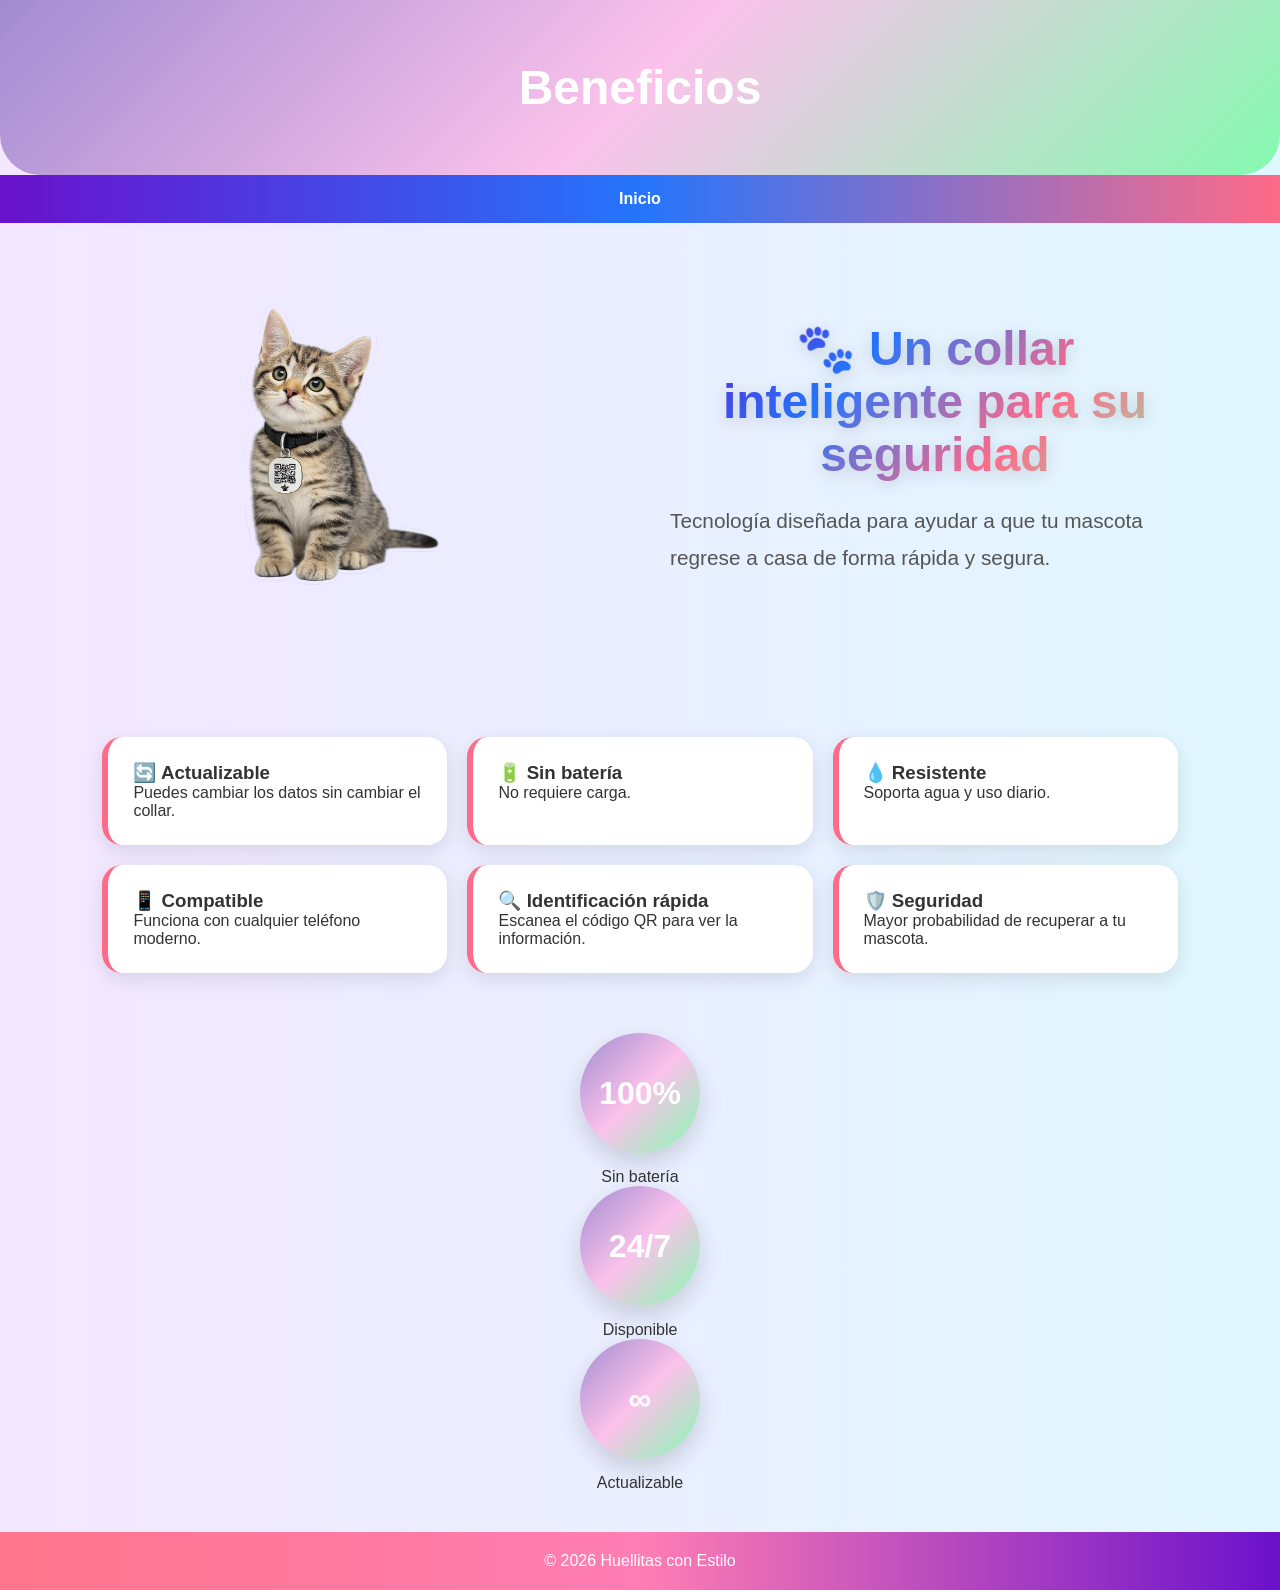
==== beneficios.html @ dd26094f "los mejores collares" ====
<!DOCTYPE html>
<html lang="es">
<head>
<meta charset="UTF-8">
<title>Beneficios</title>

<link rel="stylesheet" href="estilos.css">

</head>

<body>

<header>
<h1>Beneficios</h1>
</header>

<nav>
<a href="index.html">Inicio</a>
</nav>
<div class="hero-beneficios">

    <div class="imagen-collar">
        <img src="imagenes/gato-collar.png" alt="Gato con collar">
    </div>

    <div class="texto-collar">

        <h2>🐾 Un collar inteligente para su seguridad</h2>

        <p>
        Tecnología diseñada para ayudar a que tu mascota
        regrese a casa de forma rápida y segura.
        </p>

    </div>

</div>
<section>
    <div class="grid">

<div class="card">
<h3>🔄 Actualizable</h3>
<p>Puedes cambiar los datos sin cambiar el collar.</p>
</div>

<div class="card">
<h3>🔋 Sin batería</h3>
<p>No requiere carga.</p>
</div>

<div class="card">
<h3>💧 Resistente</h3>
<p>Soporta agua y uso diario.</p>
</div>
<div class="card">
<h3>📱 Compatible</h3>
<p>Funciona con cualquier teléfono moderno.</p>
</div>

<div class="card">
<h3>🔍 Identificación rápida</h3>
<p>Escanea el código QR para ver la información.</p>
</div>

<div class="card">
<h3>🛡️ Seguridad</h3>
<p>Mayor probabilidad de recuperar a tu mascota.</p>
</div>

</div>

</section>
<div class="stats">

    <div class="stat-box">
        <div class="circulo">100%</div>
        <p>Sin batería</p>
    </div>

    <div class="stat-box">
        <div class="circulo">24/7</div>
        <p>Disponible</p>
    </div>

    <div class="stat-box">
        <div class="circulo">∞</div>
        <p>Actualizable</p>
    </div>

</div>
<footer>
<p>© 2026 Huellitas con Estilo</p>
</footer>
    
</body>
</html>
---- estilos.css ----
*{
    margin:0;
    padding:0;
    box-sizing:border-box;
    font-family:'Segoe UI',sans-serif;
}

body{
    background:linear-gradient(to right,#f3e7ff,#e0f7ff);
    color:#333;
}

header{
    background:linear-gradient(135deg,#a18cd1,#fbc2eb,#84fab0);
    color:white;
    text-align:center;
    padding:60px 20px;
    border-bottom-left-radius:40px;
    border-bottom-right-radius:40px;
}

header h1{
    font-size:3rem;
}

header p{
    margin-top:10px;
    font-size:1.2rem;
}

nav{
    background:linear-gradient(90deg,#6a11cb,#2575fc,#ff6a88);
    padding:15px;
    text-align:center;
}

nav a{
    color:white;
    text-decoration:none;
    margin:0 15px;
    font-weight:bold;
    transition:0.3s;
}

nav a:hover{
    color:#ffeaa7;
    transform:scale(1.1);
}

section{
    padding:60px 8%;
}


h2{
    text-align:center;
    color:#6a11cb;
    margin-bottom:30px;
}

.grid{
    display:grid;
    grid-template-columns:repeat(auto-fit,minmax(280px,1fr));
    gap:20px;
}

.card{
    background:white;
    padding:25px;
    border-radius:20px;
    box-shadow:0 6px 20px rgba(0,0,0,0.1);
    transition:0.3s;
    border-left:6px solid #ff6a88;
}

.card:hover{
    transform:translateY(-10px);
    box-shadow:0 10px 30px rgba(0,0,0,.2);
}


input{
    width:100%;
    padding:10px;
    margin-top:8px;
    border:1px solid #ccc;
    border-radius:8px;
}

img{
    width:100%;
    border-radius:15px;
    margin-bottom:10px;
}


footer{
    background:linear-gradient(90deg,#ff758c,#ff7eb3,#6a11cb);
    color:white;
    text-align:center;
    padding:20px;
    margin-top:40px;
}
.hero{
    background-image:url("banner.jpg");
    background-size:contain;
    background-position:center;
    background-repeat:no-repeat;

    width:100%;
    height:400px;

    margin:20px auto;
}
.hero-beneficios{
    display:flex;
    align-items:center;
    justify-content:space-between;

    max-width:1200px;
    margin:50px auto;

    padding:20px 40px;
    gap:60px;
}

.imagen-collar{
    flex:1;
}

.imagen-collar img{
    width:450px;
    max-width:100%;
    border-radius:25px;
}

.texto-collar{
    flex:1;
    text-align:left;

    display:flex;
    flex-direction:column;
    justify-content:center;
}
.texto-collar h2{
    font-size:3rem;
    font-weight:900;
    line-height:1.1;
    margin-bottom:20px;

    background:linear-gradient(
        135deg,
        #6a11cb,
        #2575fc,
        #ff6a88,
        #84fab0
    );

    -webkit-background-clip:text;
    -webkit-text-fill-color:transparent;

    filter:drop-shadow(0 4px 8px rgba(0,0,0,.15));
}
.texto-collar p{
    font-size:1.3rem;
    color:#555;
    line-height:1.8;
}

.como-funciona{
    text-align:center;
}

.pasos{
    display:flex;
    justify-content:center;
    gap:25px;
    flex-wrap:wrap;
    margin-top:30px;
}

.paso{
    background:white;
    padding:25px;
    width:260px;
    border-radius:20px;
    box-shadow:0 6px 20px rgba(0,0,0,.1);
}

.stat-box{
    text-align:center;
}

.circulo{
    width:120px;
    height:120px;

    display:flex;
    align-items:center;
    justify-content:center;

    margin:auto auto 15px auto;

    border-radius:50%;

    background:linear-gradient(
        135deg,
        #a18cd1,
        #fbc2eb,
        #84fab0
    );

    color:white;
    font-size:2rem;
    font-weight:bold;

    box-shadow:0 10px 25px rgba(0,0,0,.15);

    transition:0.3s;
}

.circulo:hover{
    transform:scale(1.08);
}
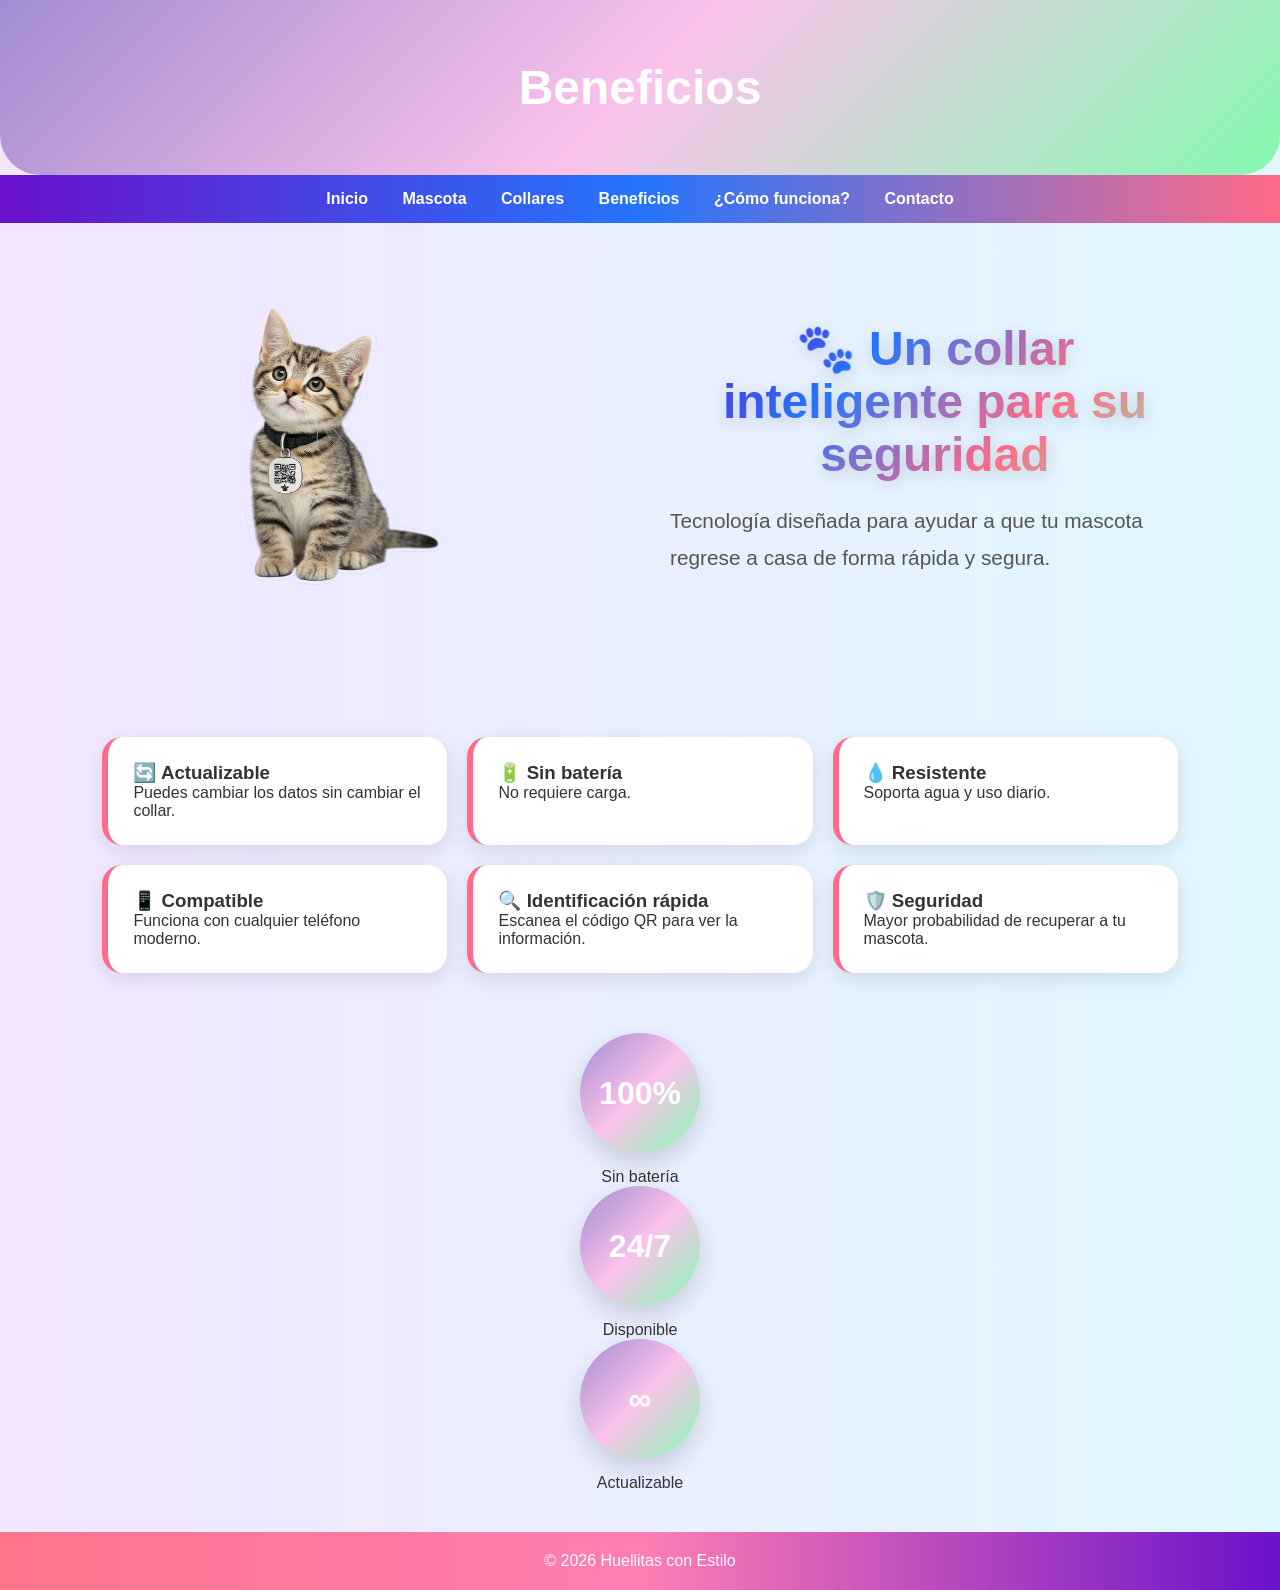
==== commit 00af7606: "Update beneficios.html" ====
--- a/beneficios.html
+++ b/beneficios.html
@@ -14,9 +14,14 @@
 <h1>Beneficios</h1>
 </header>
 
-<nav>
-<a href="index.html">Inicio</a>
-</nav>
+ <nav>  
+<a href="index.html">Inicio</a>  
+<a href="mascota.html">Mascota</a>  
+<a href="collares.html">Collares</a>  
+<a href="beneficios.html">Beneficios</a>  
+<a href="funciona.html">¿Cómo funciona?</a>  
+<a href="Contacto.html">Contacto</a>  
+</nav> 
 <div class="hero-beneficios">
 
     <div class="imagen-collar">
@@ -93,4 +98,4 @@
 </footer>
     
 </body>
-</html>+</html>
--- a/estilos.css
+++ b/estilos.css
@@ -102,15 +102,14 @@
     margin-top:40px;
 }
 .hero{
-    background-image:url("banner.jpg");
-    background-size:contain;
-    background-position:center;
-    background-repeat:no-repeat;
-
-    width:100%;
-    height:400px;
-
+    width:100%;
     margin:20px auto;
+}
+
+.hero img{
+    width:100%;
+    height:auto;
+    display:block;
 }
 .hero-beneficios{
     display:flex;
@@ -180,13 +179,19 @@
 }
 
 .paso{
-    background:white;
+    background:linear-gradient(135deg,#fff6f9,#f0f9ff,#f6fff0);
     padding:25px;
     width:260px;
     border-radius:20px;
     box-shadow:0 6px 20px rgba(0,0,0,.1);
-}
-
+    border-left:6px solid #ff6b6b;
+    transition:0.3s;
+}
+
+.paso:hover{
+    transform:translateY(-8px) scale(1.03);
+    box-shadow:0 10px 30px rgba(0,0,0,.2);
+}
 .stat-box{
     text-align:center;
 }
@@ -221,4 +226,66 @@
 
 .circulo:hover{
     transform:scale(1.08);
-}+}
+.btn-registrar{
+background:#ff6b6b;
+color:white;
+border:none;
+padding:15px 30px;
+font-size:18px;
+font-weight:bold;
+border-radius:30px;
+cursor:pointer;
+transition:all .3s ease;
+box-shadow:0 4px 10px rgba(0,0,0,.2);
+}
+
+.btn-registrar:hover{
+transform:translateY(-3px) scale(1.05);
+box-shadow:0 8px 18px rgba(0,0,0,.3);
+}
+
+.btn-registrar:active{
+transform:scale(.95);
+}
+
+.contenedor-boton{
+text-align:center;
+margin-top:25px;
+}
+
+.aviso-privacidad{
+margin-top:20px;
+padding:15px;
+background:#f8f8f8;
+border-left:5px solid #ff6b6b;
+border-radius:10px;
+font-size:14px;
+}
+.tabla-precios{
+    width:100%;
+    margin-top:40px;
+    border-collapse:collapse;
+    background:white;
+    border-radius:15px;
+    overflow:hidden;
+    box-shadow:0 6px 20px rgba(0,0,0,0.1);
+}
+
+.tabla-precios th{
+    background:linear-gradient(90deg,#ff9a9e,#fad0c4,#fbc2eb);
+    color:#333;
+    padding:15px;
+    font-size:18px;
+}
+
+.tabla-precios td{
+    padding:12px;
+    text-align:center;
+    border-bottom:1px solid #eee;
+}
+
+.tabla-precios tr:hover{
+    background:#fff5f7;
+    transition:0.3s;
+}
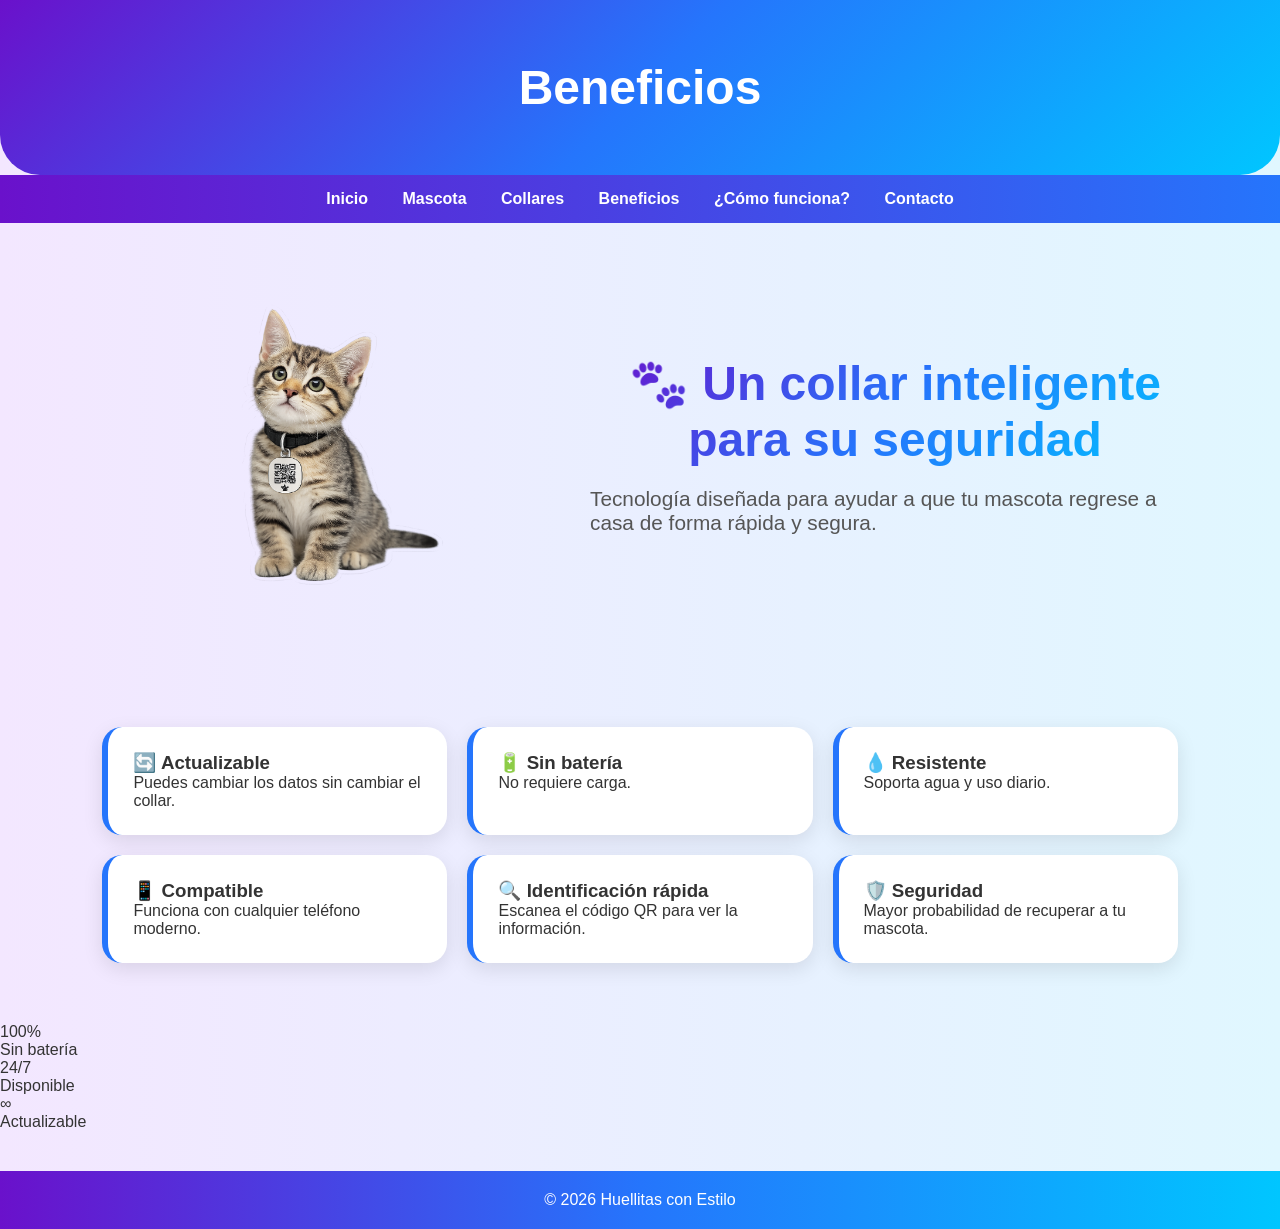
==== commit ec51fbc2: "Update beneficios.html" ====
--- a/beneficios.html
+++ b/beneficios.html
@@ -76,21 +76,21 @@
 
 </section>
 <div class="stats">
+  <div class="stat-box">
+      <div class="circulo">100%</div>
+      <p>Sin batería</p>
+  </div>
 
-    <div class="stat-box">
-        <div class="circulo">100%</div>
-        <p>Sin batería</p>
-    </div>
+  <div class="stat-box">
+      <div class="circulo">24/7</div>
+      <p>Disponible</p>
+  </div>
 
-    <div class="stat-box">
-        <div class="circulo">24/7</div>
-        <p>Disponible</p>
-    </div>
-
-    <div class="stat-box">
-        <div class="circulo">∞</div>
-        <p>Actualizable</p>
-    </div>
+  <div class="stat-box">
+      <div class="circulo">∞</div>
+      <p>Actualizable</p>
+  </div>
+</div>
 
 </div>
 <footer>
--- a/estilos.css
+++ b/estilos.css
@@ -11,12 +11,13 @@
 }
 
 header{
-    background:linear-gradient(135deg,#a18cd1,#fbc2eb,#84fab0);
+    background:linear-gradient(135deg,#6a11cb,#2575fc,#00c6ff);
     color:white;
     text-align:center;
     padding:60px 20px;
     border-bottom-left-radius:40px;
     border-bottom-right-radius:40px;
+    animation: fadeDown 1s ease;
 }
 
 header h1{
@@ -29,7 +30,7 @@
 }
 
 nav{
-    background:linear-gradient(90deg,#6a11cb,#2575fc,#ff6a88);
+    background:linear-gradient(90deg,#6a11cb,#2575fc);
     padding:15px;
     text-align:center;
 }
@@ -51,11 +52,11 @@
     padding:60px 8%;
 }
 
-
 h2{
     text-align:center;
-    color:#6a11cb;
+    color:#2575fc;
     margin-bottom:30px;
+    animation: fadeUp 1s ease;
 }
 
 .grid{
@@ -70,7 +71,8 @@
     border-radius:20px;
     box-shadow:0 6px 20px rgba(0,0,0,0.1);
     transition:0.3s;
-    border-left:6px solid #ff6a88;
+    border-left:6px solid #2575fc;
+    animation: fadeUp 0.8s ease both;
 }
 
 .card:hover{
@@ -78,6 +80,16 @@
     box-shadow:0 10px 30px rgba(0,0,0,.2);
 }
 
+.card img{
+    width:100%;
+    border-radius:15px;
+    margin-bottom:10px;
+    transition:0.3s;
+}
+
+.card img:hover{
+    transform:scale(1.05);
+}
 
 input{
     width:100%;
@@ -87,44 +99,19 @@
     border-radius:8px;
 }
 
-img{
-    width:100%;
-    border-radius:15px;
-    margin-bottom:10px;
-}
-
-
-footer{
-    background:linear-gradient(90deg,#ff758c,#ff7eb3,#6a11cb);
-    color:white;
-    text-align:center;
-    padding:20px;
-    margin-top:40px;
-}
-.hero{
-    width:100%;
-    margin:20px auto;
-}
-
 .hero img{
     width:100%;
-    height:auto;
     display:block;
 }
+
 .hero-beneficios{
     display:flex;
     align-items:center;
     justify-content:space-between;
-
     max-width:1200px;
     margin:50px auto;
-
     padding:20px 40px;
     gap:60px;
-}
-
-.imagen-collar{
-    flex:1;
 }
 
 .imagen-collar img{
@@ -135,39 +122,21 @@
 
 .texto-collar{
     flex:1;
-    text-align:left;
-
-    display:flex;
-    flex-direction:column;
-    justify-content:center;
-}
+}
+
 .texto-collar h2{
     font-size:3rem;
     font-weight:900;
-    line-height:1.1;
     margin-bottom:20px;
 
-    background:linear-gradient(
-        135deg,
-        #6a11cb,
-        #2575fc,
-        #ff6a88,
-        #84fab0
-    );
-
+    background:linear-gradient(135deg,#6a11cb,#2575fc,#00c6ff);
     -webkit-background-clip:text;
     -webkit-text-fill-color:transparent;
-
-    filter:drop-shadow(0 4px 8px rgba(0,0,0,.15));
-}
+}
+
 .texto-collar p{
     font-size:1.3rem;
     color:#555;
-    line-height:1.8;
-}
-
-.como-funciona{
-    text-align:center;
 }
 
 .pasos{
@@ -179,89 +148,43 @@
 }
 
 .paso{
-    background:linear-gradient(135deg,#fff6f9,#f0f9ff,#f6fff0);
+    background:linear-gradient(135deg,#f0f6ff,#e0f0ff);
     padding:25px;
     width:260px;
     border-radius:20px;
     box-shadow:0 6px 20px rgba(0,0,0,.1);
-    border-left:6px solid #ff6b6b;
-    transition:0.3s;
+    border-left:6px solid #2575fc;
+    transition:0.3s;
+    animation: fadeUp 1s ease;
 }
 
 .paso:hover{
     transform:translateY(-8px) scale(1.03);
-    box-shadow:0 10px 30px rgba(0,0,0,.2);
-}
-.stat-box{
-    text-align:center;
-}
-
-.circulo{
-    width:120px;
-    height:120px;
-
-    display:flex;
-    align-items:center;
-    justify-content:center;
-
-    margin:auto auto 15px auto;
-
-    border-radius:50%;
-
-    background:linear-gradient(
-        135deg,
-        #a18cd1,
-        #fbc2eb,
-        #84fab0
-    );
-
-    color:white;
-    font-size:2rem;
+}
+
+.btn-registrar{
+    background:#2575fc;
+    color:white;
+    border:none;
+    padding:15px 30px;
+    font-size:18px;
     font-weight:bold;
-
-    box-shadow:0 10px 25px rgba(0,0,0,.15);
-
-    transition:0.3s;
-}
-
-.circulo:hover{
-    transform:scale(1.08);
-}
-.btn-registrar{
-background:#ff6b6b;
-color:white;
-border:none;
-padding:15px 30px;
-font-size:18px;
-font-weight:bold;
-border-radius:30px;
-cursor:pointer;
-transition:all .3s ease;
-box-shadow:0 4px 10px rgba(0,0,0,.2);
+    border-radius:30px;
+    cursor:pointer;
+    transition:all .3s ease;
+    box-shadow:0 4px 10px rgba(0,0,0,.2);
 }
 
 .btn-registrar:hover{
-transform:translateY(-3px) scale(1.05);
-box-shadow:0 8px 18px rgba(0,0,0,.3);
-}
-
-.btn-registrar:active{
-transform:scale(.95);
+    transform:translateY(-3px) scale(1.05);
+    box-shadow:0 8px 18px rgba(0,0,0,.3);
 }
 
 .contenedor-boton{
-text-align:center;
-margin-top:25px;
-}
-
-.aviso-privacidad{
-margin-top:20px;
-padding:15px;
-background:#f8f8f8;
-border-left:5px solid #ff6b6b;
-border-radius:10px;
-font-size:14px;
-}
+    text-align:center;
+    margin-top:25px;
+}
+
 .tabla-precios{
     width:100%;
     margin-top:40px;
@@ -273,10 +196,9 @@
 }
 
 .tabla-precios th{
-    background:linear-gradient(90deg,#ff9a9e,#fad0c4,#fbc2eb);
-    color:#333;
+    background:linear-gradient(90deg,#6a11cb,#2575fc);
+    color:white;
     padding:15px;
-    font-size:18px;
 }
 
 .tabla-precios td{
@@ -285,7 +207,84 @@
     border-bottom:1px solid #eee;
 }
 
-.tabla-precios tr:hover{
-    background:#fff5f7;
-    transition:0.3s;
-}
+footer{
+    background:linear-gradient(90deg,#6a11cb,#2575fc,#00c6ff);
+    color:white;
+    text-align:center;
+    padding:20px;
+    margin-top:40px;
+}
+
+@keyframes fadeUp{
+    from{
+        opacity:0;
+        transform: translateY(30px);
+    }
+    to{
+        opacity:1;
+        transform: translateY(0);
+    }
+}
+
+@keyframes fadeDown{
+    from{
+        opacity:0;
+        transform: translateY(-30px);
+    }
+    to{
+        opacity:1;
+        transform: translateY(0);
+    }
+}
+.beneficios{
+    list-style:none;
+    padding:0;
+    margin-top:15px;
+    display:flex;
+    flex-direction:column;
+    align-items:center;
+}
+
+.beneficios li{
+    font-size:1.3rem;
+    margin:10px 0;
+    transition: all 0.3s ease;
+    cursor:pointer;
+}
+
+.beneficios li:hover{
+    transform: scale(1.1);
+    color:#2575fc;
+}
+.beneficios li:hover{
+    transform: scale(1.1) translateX(5px);
+    color:#2575fc;
+}
+.aviso-privacidad-card{
+    background: linear-gradient(135deg,#ffffff,#f0f6ff);
+    border-left:6px solid #2575fc;
+    padding:25px;
+    margin-top:30px;
+    border-radius:20px;
+    box-shadow:0 6px 20px rgba(0,0,0,0.1);
+    text-align:center;
+    transition:0.4s ease;
+    animation: fadeUp 1s ease;
+}
+
+.aviso-privacidad-card h3{
+    color:#2575fc;
+    margin-bottom:10px;
+    font-size:1.5rem;
+}
+
+.aviso-privacidad-card p{
+    color:#555;
+    font-size:1.1rem;
+    line-height:1.5;
+}
+
+ç.aviso-privacidad-card:hover{
+    transform: scale(1.05);
+    box-shadow:0 12px 30px rgba(0,0,0,0.2);
+}
